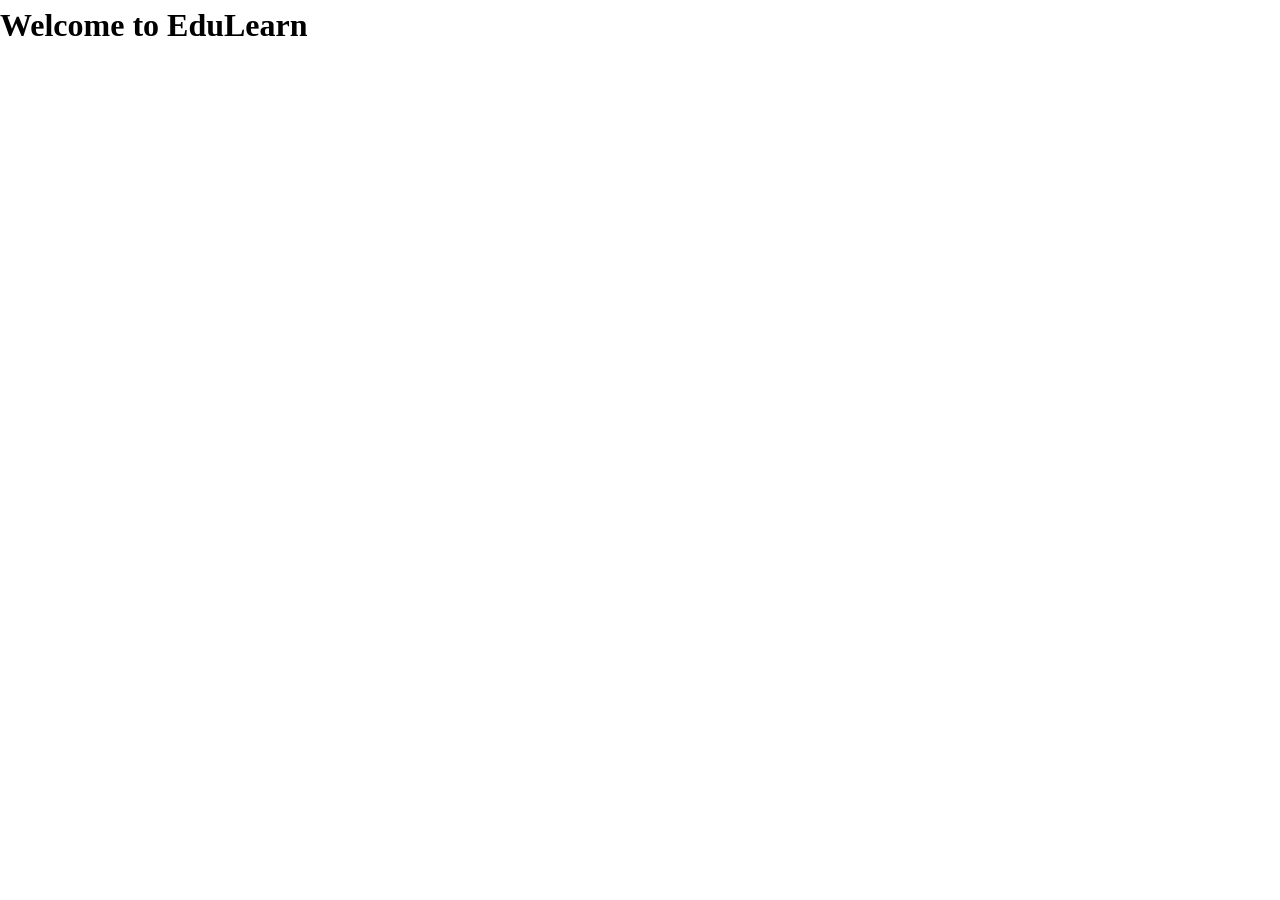
==== index.html @ 23f4c3c7 "Initial commit" ====
<!DOCTYPE html>
<html lang="en">
<head>
    <meta charset="UTF-8">
    <meta name="viewport" content="width=device-width, initial-scale=1.0">
    <title>Edulearn</title>
    <link rel="stylesheet" href="css/variables.css">
    <link rel="stylesheet" href="css/reset.css">
    <link rel="stylesheet" href="css/header.css">
    <link rel="stylesheet" href="css/footer.css">

</head>
<body>
    <div id="header-container"></div>

    <main>
        <h1>Welcome to EduLearn</h1>
    </main>

    <div id="footer-container"></div>

    <script src="js/theme.js"></script>
    <script src="js/main.js"></script>
</body>
</html>
---- css/variables.css ----
:root {
    --color-primary-darkest: #1E3A8A; 
    --color-primary-dark: #1D4ED8; 
    --color-primary: #2563EB;
    --color-primary-light: #3B82F6;
    --color-primary-lighter: #93C5FD;
    --color-primary-subtle: #EFF6FF;
    --color-accent: #06B6D4;
    --color-text:   #1E293B;
     --color-text-muted: #64748B;
    --color-bg-base:  #F1F5F9; /* Main page background */
    --color-bg-elevated: #FFFFFF; /* Cards, modals, panels */

    --shadow-sm: 0 2px 6px  rgba(30, 64, 175, .10);
    --shadow-md: 0 6px 16px rgba(30, 64, 175, .14);
    --shadow-lg: 0 12px 32px rgba(30, 58, 138, .18);

    --border:    rgba(30, 58, 138, .12);
    --top-light: inset 0 1px 0 rgba(255, 255, 255, .6);

}

:root.dark {
    --color-primary-darkest: #0B1120; 
    --color-primary-dark: #2563EB; 
    --color-primary: #3B82F6;
    --color-primary-light: #60A5FA;
    --color-primary-lighter: #93C5FD;
    --color-primary-subtle: #0F1B31;
    --color-accent: #22D3EE;
    --color-text:   #E2E8F0;
     --color-text-muted: #64748B;
    --color-bg-base:  #0B1220;
    --color-bg-elevated: #142033;

    --shadow-sm: 0 2px 6px  rgba(2, 6, 23, .55);
    --shadow-md: 0 6px 16px rgba(2, 6, 23, .60);
    --shadow-lg: 0 12px 32px rgba(1, 4, 14, .65);

    --border:    rgba(147, 197, 253, .16);
    --top-light: inset 0 1px 0 rgba(147, 197, 253, .07);
}
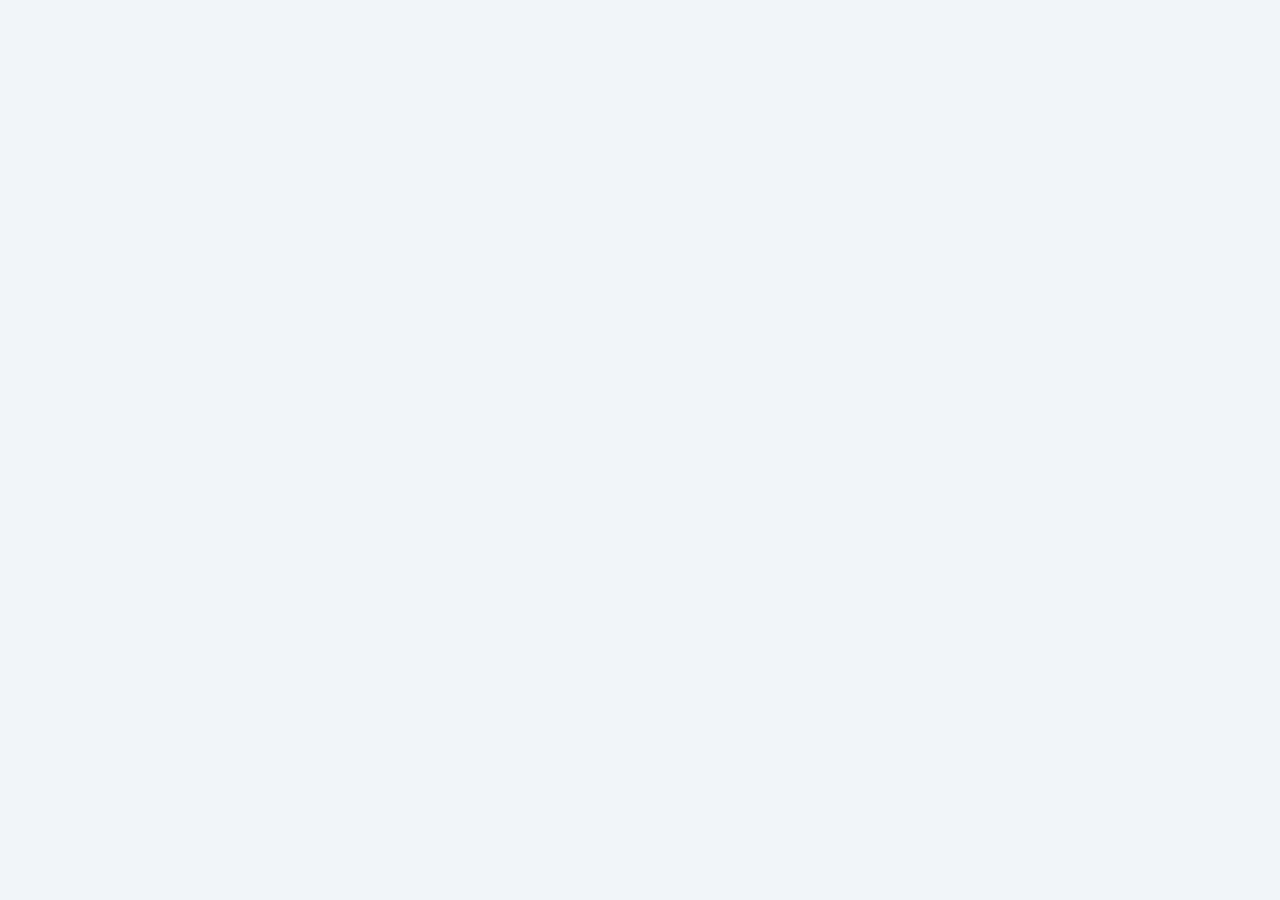
==== commit d6debc4c: "added a new font" ====
--- a/index.html
+++ b/index.html
@@ -14,7 +14,8 @@
     <div id="header-container"></div>
 
     <main>
-        <h1>Welcome to EduLearn</h1>
+        <!-- <h1>Welcome to EduLearn</h1><br>
+        <P>Lorem ipsum dolor sit amet consectetur adipisicing elit. Sunt minima facere sit magnam nulla, rerum temporibus unde sapiente. Eaque blanditiis, corrupti laborum, amet possimus itaque provident reprehenderit et deserunt quae quas distinctio officiis magnam quam corporis? Placeat mollitia cum dolore ratione fuga possimus sequi? Repellat dolor at fugit reiciendis a.</P> -->
     </main>
 
     <div id="footer-container"></div>
--- a/css/variables.css
+++ b/css/variables.css
@@ -1,3 +1,4 @@
+@import url("https://fonts.googleapis.com/css2?family=Inter:wght@400;500;600;700&family=Plus+Jakarta+Sans:wght@600;700;800&display=swap");
 :root {
     --color-primary-darkest: #1E3A8A; 
     --color-primary-dark: #1D4ED8; 
@@ -6,6 +7,7 @@
     --color-primary-lighter: #93C5FD;
     --color-primary-subtle: #EFF6FF;
     --color-accent: #06B6D4;
+    --color-yellow: #F2B426; 
     --color-text:   #1E293B;
      --color-text-muted: #64748B;
     --color-bg-base:  #F1F5F9; /* Main page background */
@@ -18,6 +20,8 @@
     --border:    rgba(30, 58, 138, .12);
     --top-light: inset 0 1px 0 rgba(255, 255, 255, .6);
 
+    --font-heading: "Plus Jakarta Sans", "Segoe UI", sans-serif;
+    --font-body: "Inter", "Segoe UI", sans-serif;
 }
 
 :root.dark {
@@ -28,8 +32,9 @@
     --color-primary-lighter: #93C5FD;
     --color-primary-subtle: #0F1B31;
     --color-accent: #22D3EE;
+    --color-yellow: #FBBF24;
     --color-text:   #E2E8F0;
-     --color-text-muted: #64748B;
+     --color-text-muted: #A0AEC0;
     --color-bg-base:  #0B1220;
     --color-bg-elevated: #142033;
 
@@ -39,6 +44,9 @@
 
     --border:    rgba(147, 197, 253, .16);
     --top-light: inset 0 1px 0 rgba(147, 197, 253, .07);
+
+    --font-heading: "Plus Jakarta Sans", "Segoe UI", sans-serif;
+    --font-body: "Inter", "Segoe UI", sans-serif;
 }
 
 
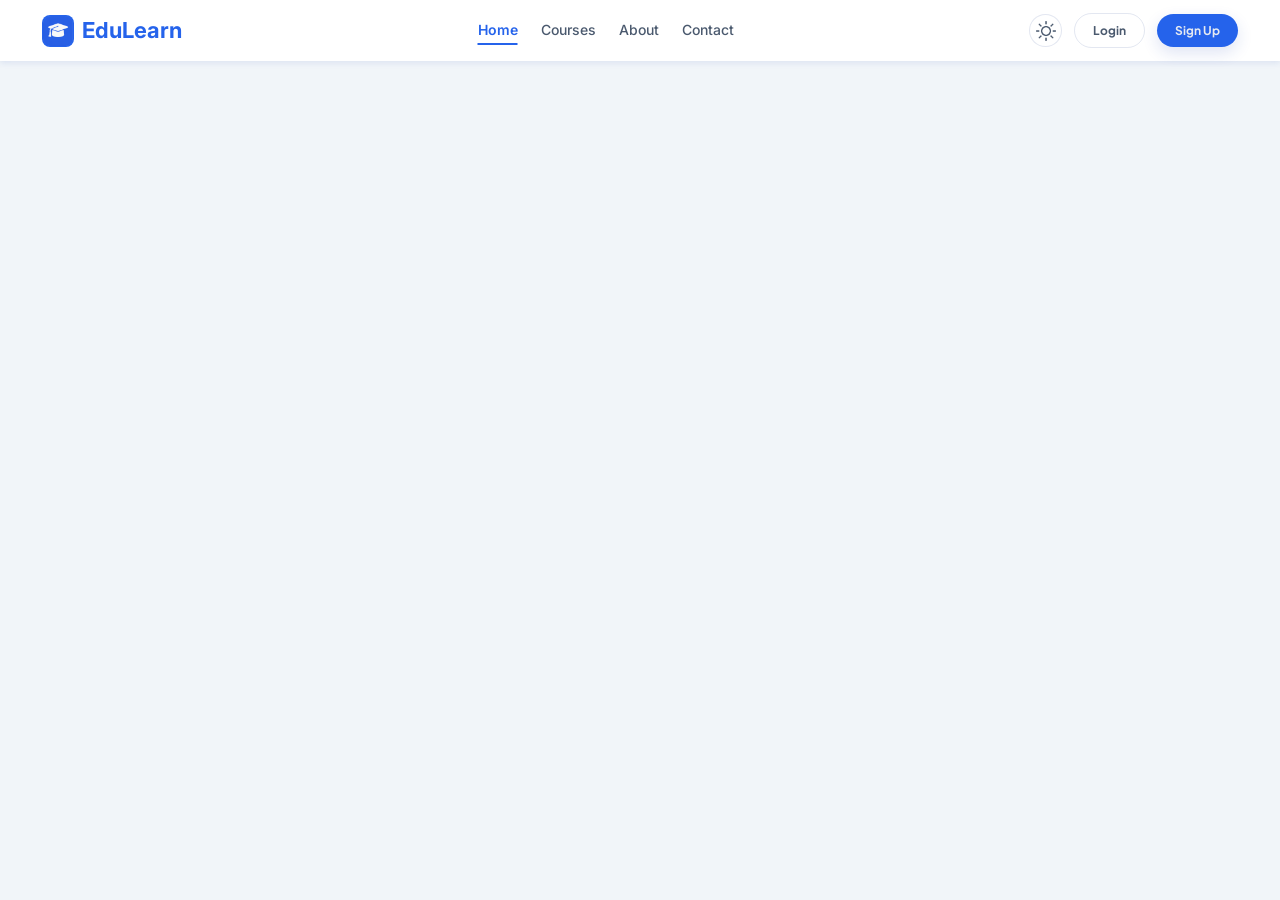
==== commit bd022b51: "add navbar" ====
--- a/index.html
+++ b/index.html
@@ -4,6 +4,7 @@
     <meta charset="UTF-8">
     <meta name="viewport" content="width=device-width, initial-scale=1.0">
     <title>Edulearn</title>
+    <script src="https://cdn.jsdelivr.net/npm/bootstrap@5.0.2/dist/js/bootstrap.bundle.min.js" integrity="sha384-MrcW6ZMFYlzcLA8Nl+NtUVF0sA7MsXsP1UyJoMp4YLEuNSfAP+JcXn/tWtIaxVXM" crossorigin="anonymous"></script>
     <link rel="stylesheet" href="css/variables.css">
     <link rel="stylesheet" href="css/reset.css">
     <link rel="stylesheet" href="css/header.css">
@@ -16,6 +17,9 @@
     <main>
         <!-- <h1>Welcome to EduLearn</h1><br>
         <P>Lorem ipsum dolor sit amet consectetur adipisicing elit. Sunt minima facere sit magnam nulla, rerum temporibus unde sapiente. Eaque blanditiis, corrupti laborum, amet possimus itaque provident reprehenderit et deserunt quae quas distinctio officiis magnam quam corporis? Placeat mollitia cum dolore ratione fuga possimus sequi? Repellat dolor at fugit reiciendis a.</P> -->
+        
+        
+
     </main>
 
     <div id="footer-container"></div>
--- a/css/variables.css
+++ b/css/variables.css
@@ -9,9 +9,21 @@
     --color-accent: #06B6D4;
     --color-yellow: #F2B426; 
     --color-text:   #1E293B;
-     --color-text-muted: #64748B;
-    --color-bg-base:  #F1F5F9; /* Main page background */
-    --color-bg-elevated: #FFFFFF; /* Cards, modals, panels */
+    --color-text-lighter: #4a596e;
+    --color-text-muted: #64748B;
+    --color-bg-base:  #F1F5F9;
+    --color-bg-darker:  #f0f2f6;
+    --color-bg-elevated: #FFFFFF;
+
+
+
+    --color-hov-li : #3b83f65d;
+    --color-bac-li :#ffffff63;
+    --color-me: black;
+    --shadow-me : 0px 0px 10px rgba(0, 0, 0, 0.103);
+    --shadow-hov : 0px 0px 20px  rgba(0, 0, 0, 0.371);
+
+
 
     --shadow-sm: 0 2px 6px  rgba(30, 64, 175, .10);
     --shadow-md: 0 6px 16px rgba(30, 64, 175, .14);
@@ -34,19 +46,31 @@
     --color-accent: #22D3EE;
     --color-yellow: #FBBF24;
     --color-text:   #E2E8F0;
+    --color-text-lighter: #e6eaf1;
      --color-text-muted: #A0AEC0;
     --color-bg-base:  #0B1220;
+    --color-bg-darker:  #233148;
     --color-bg-elevated: #142033;
 
+
+
+    --color-hov-li : #204682be;
+    --color-bac-li :#2046825d;
+    --color-me:white;
+    --shadow-me : rgba(0, 0, 0, 0.103);
+
+
+
+    
     --shadow-sm: 0 2px 6px  rgba(2, 6, 23, .55);
     --shadow-md: 0 6px 16px rgba(2, 6, 23, .60);
     --shadow-lg: 0 12px 32px rgba(1, 4, 14, .65);
 
     --border:    rgba(147, 197, 253, .16);
+    --border-he : rgba(255, 64, 0, 0.848);
     --top-light: inset 0 1px 0 rgba(147, 197, 253, .07);
 
     --font-heading: "Plus Jakarta Sans", "Segoe UI", sans-serif;
     --font-body: "Inter", "Segoe UI", sans-serif;
 }
 
-
--- a/css/header.css
+++ b/css/header.css
@@ -0,0 +1,194 @@
+.main-header{
+    display: flex;
+    align-items: center;
+    gap: 32px;
+    padding: 13px 42px;
+    background-color: var(--color-bg-elevated);
+    box-shadow: var(--shadow-sm);
+    position: relative;
+}
+
+.main-header .brand{
+    display: flex;
+    align-items: center;
+    gap: 8px;
+    font-weight: 700;
+    font-size: 22px;
+    color: var(--color-primary);
+    text-decoration: none;
+}
+.main-header .logo{
+    display: grid;
+    place-content: center;
+    width: 32px;
+    height: 32px;
+    border-radius: 8px;
+    background-color: var(--color-primary);
+}
+
+.main-header .menu {
+    flex: 1;
+    display: flex;
+    align-items: center;
+    gap: 32px;
+}
+
+.main-header .nav{
+    display: flex;
+    gap: 23px;
+    margin-inline: auto;
+}
+.main-header .nav a{
+    font-weight: 500;
+    color: var(--color-text-lighter);
+    text-decoration: none;
+    font-size: 14px;
+    transition: color 0.2s ease;
+}
+
+
+.main-header .nav a.active {
+    font-weight: 600;
+    color: var(--color-primary);
+    text-decoration: underline;
+    text-decoration-color: var(--color-primary);
+    text-decoration-thickness: 1.5px;
+    text-underline-offset: 8px;
+}
+
+.main-header .nav a:hover {
+    color: var(--color-primary);
+    text-decoration: underline;
+    text-decoration-color: var(--color-primary);
+    text-decoration-thickness: 1.5px;
+    text-underline-offset: 8px;
+}
+
+.main-header .actions{
+    display: flex;
+    align-items: center;
+    gap: 12px;
+}
+
+.main-header .theme-btn{
+    display: grid;
+    place-items: center;
+    width: 33px;
+    height: 33px;
+    border: 1px solid var(--border);
+    border-radius: 999px;
+    background: var(--color-bg-elevated);
+    cursor: pointer;
+    transition: background .2s;
+}
+
+.main-header .theme-btn:hover{
+    background: var(--color-bg-darker);
+}
+
+.main-header .theme-img{
+    display: block;
+    width: 20px;
+    height: 20px;
+    object-fit: contain;
+}
+
+.main-header .actions .btn{
+    font-weight: 700;
+    font-size: 12px;
+    padding: 7px 18px;
+    text-decoration: none;
+    border-radius: 999px;
+    transition: background .3s, border-color .3s, transform .3s;
+}
+
+.main-header .outline{
+    color: var(--color-text-lighter);
+    border: solid 1px var(--border);
+}
+
+.main-header .solid{
+    color: #e6eaf1;
+    background-color: var(--color-primary);
+    box-shadow: var(--shadow-md);
+}
+
+.main-header .outline:hover{
+    color: var(--color-primary-light);
+    border: solid 1px var(--color-primary-light);
+}
+
+.main-header .solid:hover{
+    background-color: var(--color-primary-dark);
+    transform: translateY(-1px);
+}
+
+.nav-toggle {
+    display: none;
+    width: 40px;
+    height: 40px;
+    border: 1px solid var(--border);
+    border-radius: 10px;
+    background: transparent;
+    cursor: pointer;
+    padding: 0;
+    margin-left: auto;
+    flex-direction: column;
+    justify-content: center;
+    align-items: center;
+    gap: 5px;
+}
+
+.nav-toggle .bar {
+    width: 20px;
+    height: 1.8px;
+    border-radius: 999px;
+    background-color: var(--color-text-lighter);
+}
+
+@media (max-width: 900px) {
+    .nav-toggle {
+        display: flex;
+    }
+
+    .main-header .menu {
+        display: none;
+        position: absolute;
+        top: 100%;
+        left: 10px;
+        right: 10px;
+        flex-direction: column;
+        gap: 18px;
+        padding: 18px;
+        background-color: var(--color-bg-elevated);
+        border: 1px solid var(--border);
+        border-radius: 16px;
+        box-shadow: var(--shadow-md);
+        z-index: 100;
+    }
+
+    .main-header .menu.show,
+    .main-header .menu.collapsing {
+        display: flex;
+    }
+
+    .main-header .nav {
+        flex-direction: column;
+        width: 100%;
+    }
+
+    .main-header .actions {
+        width: 100%;
+        flex-direction: column;
+        align-items: flex-start;
+    }
+
+    .main-header .actions .btn {
+        text-align: center;
+        width: 100%;
+    }
+
+    .main-header .theme-btn {
+        align-self: flex-start;
+    }
+}
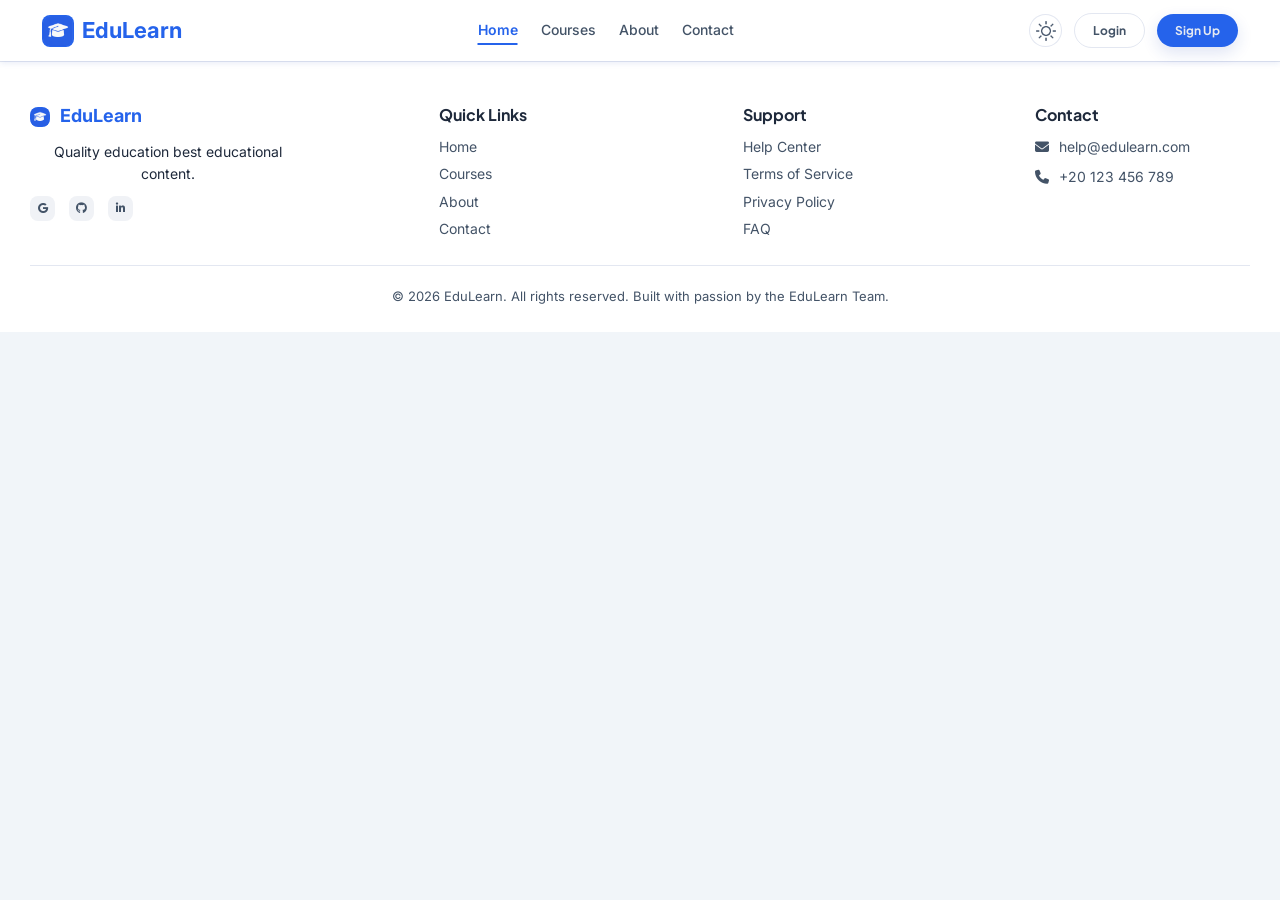
==== commit 1b1fad33: "added footer" ====
--- a/index.html
+++ b/index.html
@@ -5,6 +5,7 @@
     <meta name="viewport" content="width=device-width, initial-scale=1.0">
     <title>Edulearn</title>
     <script src="https://cdn.jsdelivr.net/npm/bootstrap@5.0.2/dist/js/bootstrap.bundle.min.js" integrity="sha384-MrcW6ZMFYlzcLA8Nl+NtUVF0sA7MsXsP1UyJoMp4YLEuNSfAP+JcXn/tWtIaxVXM" crossorigin="anonymous"></script>
+    <link rel="stylesheet" href="https://cdnjs.cloudflare.com/ajax/libs/font-awesome/6.5.1/css/all.min.css">
     <link rel="stylesheet" href="css/variables.css">
     <link rel="stylesheet" href="css/reset.css">
     <link rel="stylesheet" href="css/header.css">
--- a/css/variables.css
+++ b/css/variables.css
@@ -9,7 +9,7 @@
     --color-accent: #06B6D4;
     --color-yellow: #F2B426; 
     --color-text:   #1E293B;
-    --color-text-lighter: #4a596e;
+    --color-text-lighter: #435367;
     --color-text-muted: #64748B;
     --color-bg-base:  #F1F5F9;
     --color-bg-darker:  #f0f2f6;
--- a/css/footer.css
+++ b/css/footer.css
@@ -0,0 +1,120 @@
+.main-footer{
+    background-color: var(--color-bg-elevated);
+    padding: 40px 30px 25px;
+    border-top: 1px solid var(--border);
+}
+
+.main-footer .top-part{
+    display: grid;
+    grid-template-columns: repeat(4, 1fr);
+    justify-items: center;
+    text-align: center;
+    gap: 40px;
+    margin: 0 auto 20px;
+}
+
+
+.main-footer .brand-part{
+    display: flex;
+    flex-direction: column;
+    gap: 10px;
+
+    
+}
+.main-footer .brand{
+    display: flex;
+    align-items: center;
+    gap: 10px;
+    font-weight: 700;
+    font-size: 18px;
+    color: var(--color-primary);
+    text-decoration: none;
+    
+}
+.main-footer .brand-part{
+    font-size: 14px;    
+}
+
+.main-footer .logo{
+    display: grid;
+    place-content: center;
+    width: 20px;
+    height: 20px;
+    border-radius: 8px;
+    background-color: var(--color-primary);
+}
+
+.main-footer .socials{
+    display: flex;
+    gap: 14px;
+}
+
+.main-footer .socials a{
+    width: 25px;
+    height: 25px;
+    border-radius: 8px;
+    text-decoration: none;
+    background-color: var(--color-bg-darker);
+    color: var(--color-text-lighter);
+    display: flex;
+    align-items: center;
+    justify-content: center;
+    transition: background .2s;
+}
+
+.main-footer .socials a:hover{
+    background-color: var(--color-primary);
+    color: #fff;
+}
+.main-footer .socials a i {
+    font-size: 11px;
+}
+
+.main-footer h3{
+    display: flex;
+    align-items: flex-start;
+    color: var(--color-text);
+    font-size: 16px;
+    margin-bottom: 8px;
+}
+
+.main-footer .links li, .main-footer .support li{
+    display: flex;
+    align-items: flex-start;
+    list-style: none;
+    margin-bottom: 5px;
+}
+
+.main-footer .links a, .main-footer .support a{
+    display: inline-block;
+    text-decoration: none;
+    color: var(--color-text-lighter);
+    font-size: 14px;
+    transition: color .2s;
+}
+
+.main-footer .links a:hover, .main-footer .support a:hover{
+    color: var(--color-primary);
+}
+
+.main-footer .contact li{
+    list-style: none;
+    display: flex;
+    align-items: center;
+    gap: 10px;
+    margin-bottom: 8px;
+    font-size: 14px;
+    color: var(--color-text-lighter);
+}
+
+.main-footer .footer-bottom{
+    margin-top: 20px;
+    padding-top: 20px;
+    border-top: 1px solid var(--border);
+    text-align: center;
+    color: var(--color-text-lighter);
+    font-size: 13px;
+}
+
+@media (max-width: 900px) { .footer-grid { grid-template-columns: 1fr 1fr; } }
+@media (max-width: 550px) { .footer-grid { grid-template-columns: 1fr; } }
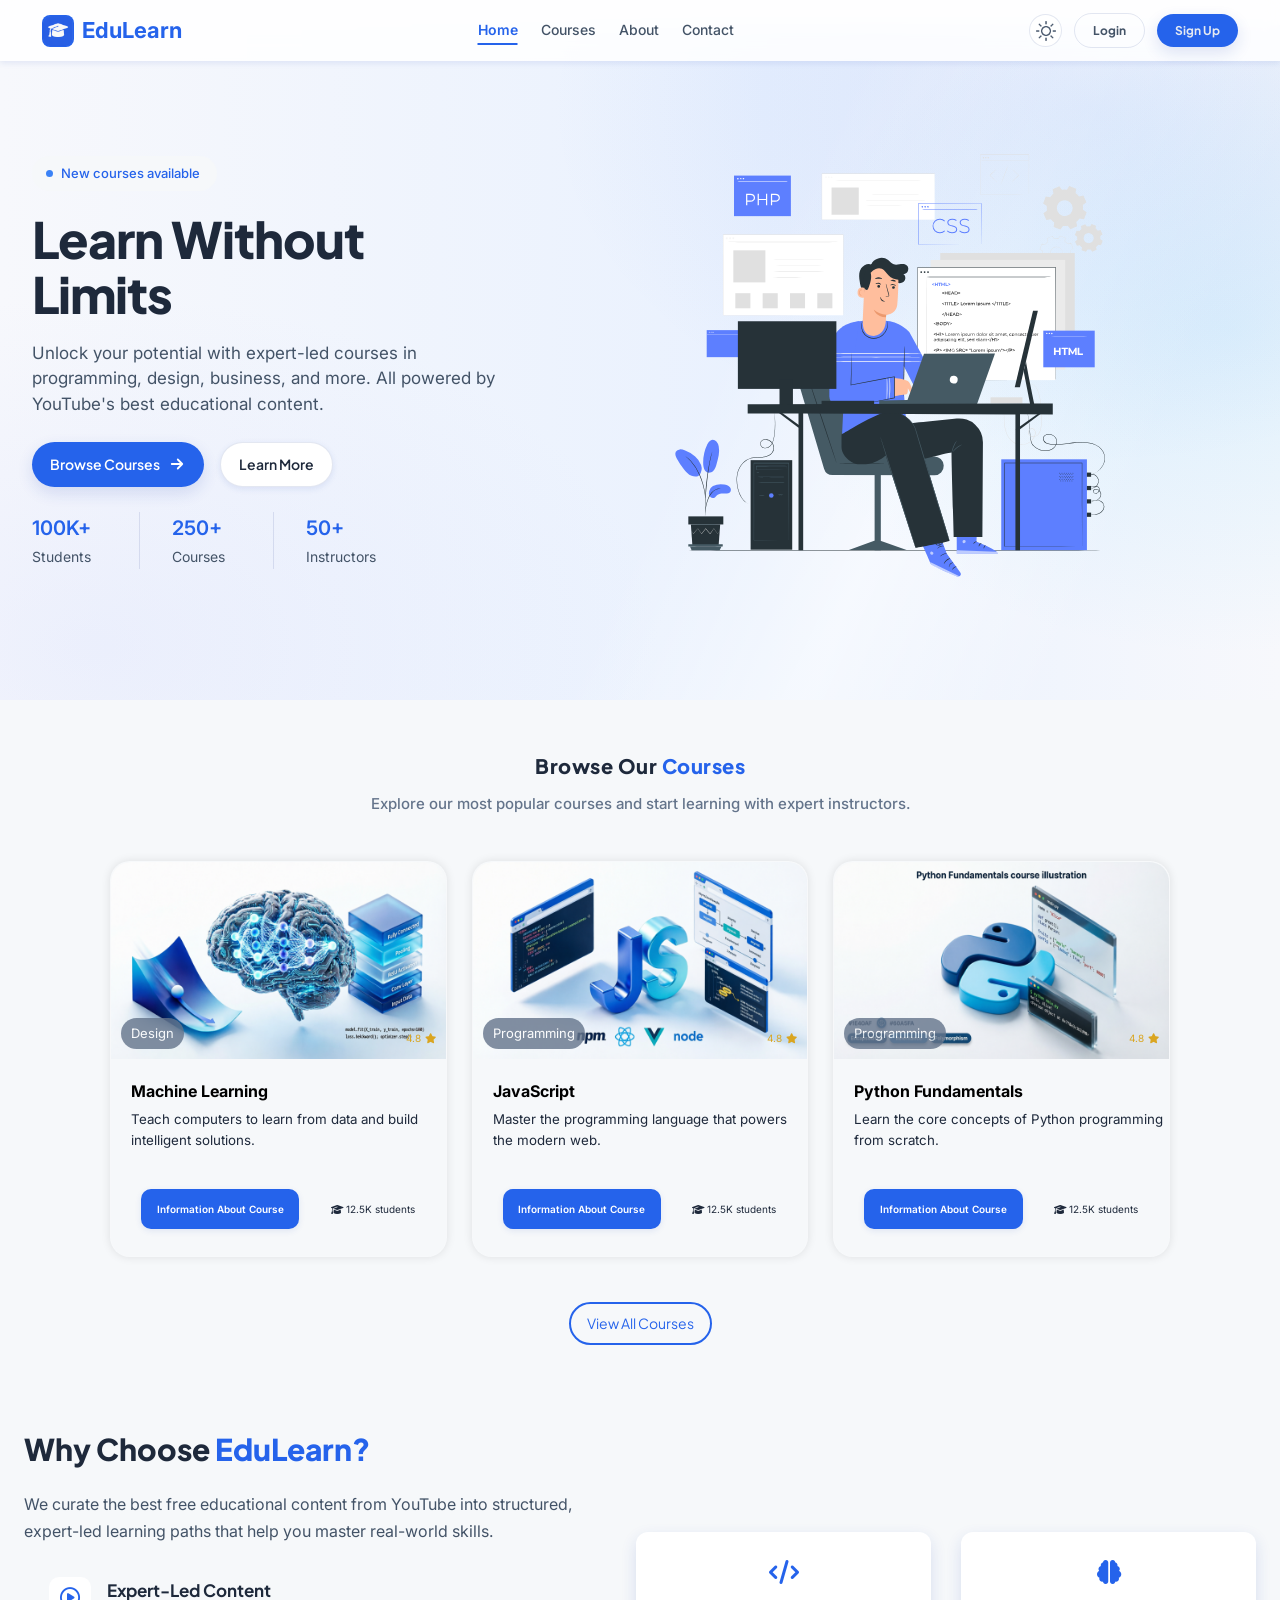
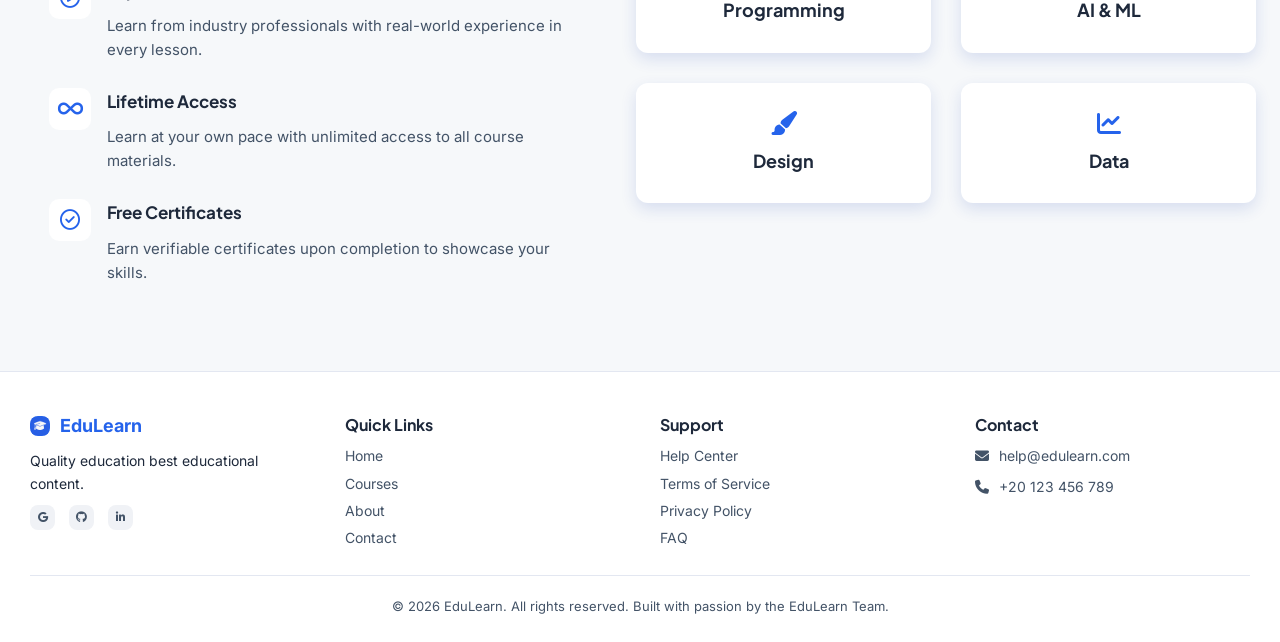
==== commit 498ce488: "home page" ====
--- a/index.html
+++ b/index.html
@@ -1,31 +1,243 @@
-<!DOCTYPE html>
+<!doctype html>
 <html lang="en">
-<head>
-    <meta charset="UTF-8">
-    <meta name="viewport" content="width=device-width, initial-scale=1.0">
+  <head>
+    <meta charset="UTF-8" />
+    <meta name="viewport" content="width=device-width, initial-scale=1.0" />
     <title>Edulearn</title>
-    <script src="https://cdn.jsdelivr.net/npm/bootstrap@5.0.2/dist/js/bootstrap.bundle.min.js" integrity="sha384-MrcW6ZMFYlzcLA8Nl+NtUVF0sA7MsXsP1UyJoMp4YLEuNSfAP+JcXn/tWtIaxVXM" crossorigin="anonymous"></script>
-    <link rel="stylesheet" href="https://cdnjs.cloudflare.com/ajax/libs/font-awesome/6.5.1/css/all.min.css">
-    <link rel="stylesheet" href="css/variables.css">
-    <link rel="stylesheet" href="css/reset.css">
-    <link rel="stylesheet" href="css/header.css">
-    <link rel="stylesheet" href="css/footer.css">
-
-</head>
-<body>
+    <script
+      src="https://cdn.jsdelivr.net/npm/bootstrap@5.0.2/dist/js/bootstrap.bundle.min.js"
+      integrity="sha384-MrcW6ZMFYlzcLA8Nl+NtUVF0sA7MsXsP1UyJoMp4YLEuNSfAP+JcXn/tWtIaxVXM"
+      crossorigin="anonymous"
+    ></script>
+    <link
+      rel="stylesheet"
+      href="https://cdnjs.cloudflare.com/ajax/libs/font-awesome/6.5.1/css/all.min.css"
+    />
+    <link rel="stylesheet" href="css/variables.css" />
+    <link rel="stylesheet" href="css/reset.css" />
+    <link rel="stylesheet" href="css/header.css" />
+    <link rel="stylesheet" href="css/footer.css" />
+    <link rel="stylesheet" href="css/home.css" />
+  </head>
+  <body>
     <div id="header-container"></div>
 
     <main>
-        <!-- <h1>Welcome to EduLearn</h1><br>
-        <P>Lorem ipsum dolor sit amet consectetur adipisicing elit. Sunt minima facere sit magnam nulla, rerum temporibus unde sapiente. Eaque blanditiis, corrupti laborum, amet possimus itaque provident reprehenderit et deserunt quae quas distinctio officiis magnam quam corporis? Placeat mollitia cum dolore ratione fuga possimus sequi? Repellat dolor at fugit reiciendis a.</P> -->
-        
-        
-
+      <section class="hero">
+        <div class="hero-content">
+          <div class="hero-left-part">
+            <span class="badge">New courses available</span>
+            <h1>Learn Without<br /><span>Limits</span></h1>
+            <p class="lead">
+              Unlock your potential with expert-led courses in programming,
+              design, business, and more. All powered by YouTube's best
+              educational content.
+            </p>
+            <div class="actions">
+              <a href="course.html" class="btn btn-primary">
+                Browse Courses
+                <svg
+                  width="18"
+                  height="18"
+                  viewBox="0 0 24 24"
+                  fill="none"
+                  stroke="currentColor"
+                  stroke-width="2.4"
+                  stroke-linecap="round"
+                  stroke-linejoin="round"
+                >
+                  <path d="M5 12h14M13 6l6 6-6 6" />
+                </svg>
+              </a>
+              <a href="#" class="btn btn-secondary">Learn More</a>
+            </div>
+            <div class="stats">
+              <div class="stat"><b>100K+</b><span>Students</span></div>
+              <div class="stat"><b>250+</b><span>Courses</span></div>
+              <div class="stat"><b>50+</b><span>Instructors</span></div>
+            </div>
+          </div>
+          <div class="hero-right-part">
+            <div class="image-card">
+              <img src="assets/images/hero-section/Programming-pana.svg" />
+            </div>
+          </div>
+        </div>
+      </section>
+      <section class="courses">
+        <div class="section-head">
+          <h2>Browse Our <span>Courses</span></h2>
+          <p>
+            Explore our most popular courses and start learning with expert
+            instructors.
+          </p>
+        </div>
+        <div class="courses-part">
+          <div class="course">
+            <div class="image-part">
+              <img src="Images/im2.png" alt="Image1" />
+              <div class="rating">
+                <span>4.8</span>
+                <i class="fa-solid fa-star"></i>
+              </div>
+              <span class="card-tag">Design</span>
+            </div>
+            <div class="contant-part">
+              <h3>Machine Learning</h3>
+              <p>
+                Teach computers to learn from data and build intelligent
+                solutions.
+              </p>
+              <div class="foot-part">
+                <button>Information About Course</button>
+                <span>
+                  <span
+                    ><i class="fa-solid fa-graduation-cap"></i>12.5K
+                    students</span
+                  >
+                </span>
+              </div>
+            </div>
+          </div>
+
+          <div class="course">
+            <div class="image-part">
+              <img src="Images/im3.png" alt="Image1" />
+              <div class="rating">
+                <span>4.8</span>
+                <i class="fa-solid fa-star"></i>
+              </div>
+              <span class="card-tag">Programming</span>
+            </div>
+            <div class="contant-part">
+              <h3>JavaScript</h3>
+              <p>Master the programming language that powers the modern web.</p>
+              <div class="foot-part">
+                <button>Information About Course</button>
+                <span>
+                  <span
+                    ><i class="fa-solid fa-graduation-cap"></i>12.5K
+                    students</span
+                  >
+                </span>
+              </div>
+            </div>
+          </div>
+
+          <div class="course">
+            <div class="image-part">
+              <img src="Images/im4.png" alt="Image1" />
+              <div class="rating">
+                <span>4.8</span>
+                <i class="fa-solid fa-star"></i>
+              </div>
+              <span class="card-tag">Programming</span>
+            </div>
+            <div class="contant-part">
+              <h3>Python Fundamentals</h3>
+              <p>Learn the core concepts of Python programming from scratch.</p>
+              <div class="foot-part">
+                <button>Information About Course</button>
+                <span>
+                  <span
+                    ><i class="fa-solid fa-graduation-cap"></i>12.5K
+                    students</span
+                  >
+                </span>
+              </div>
+            </div>
+          </div>
+        </div>
+        <div class="view-all">
+          <a href="course.html" class="btn btn-view-all">View All Courses</a>
+        </div>
+      </section>
+      <section class="why">
+        <div class="why-container">
+          <div class="why-info">
+            <h2 class="why-title">Why Choose <span>EduLearn?</span></h2>
+            <p class="why-lead">
+              We curate the best free educational content from YouTube into
+              structured, expert-led learning paths that help you master
+              real-world skills.
+            </p>
+
+            <div class="feature">
+              <div class="feature-icon icon-blue">
+                <i class="fa-regular fa-circle-play"></i>
+              </div>
+              <div class="feature-body">
+                <h3>Expert-Led Content</h3>
+                <p>
+                  Learn from industry professionals with real-world experience
+                  in every lesson.
+                </p>
+              </div>
+            </div>
+
+            <div class="feature">
+              <div class="feature-icon icon-blue">
+                <i class="fa-solid fa-infinity"></i>
+              </div>
+              <div class="feature-body">
+                <h3>Lifetime Access</h3>
+                <p>
+                  Learn at your own pace with unlimited access to all course
+                  materials.
+                </p>
+              </div>
+            </div>
+
+            <div class="feature">
+              <div class="feature-icon icon-blue">
+                <i class="fa-regular fa-circle-check"></i>
+              </div>
+              <div class="feature-body">
+                <h3>Free Certificates</h3>
+                <p>
+                  Earn verifiable certificates upon completion to showcase your
+                  skills.
+                </p>
+              </div>
+            </div>
+          </div>
+
+          <div class="why-cards">
+            <div class="card">
+              <a href="course.html?category=programming">
+                <i class="fa-solid fa-code c-blue"></i>
+                <h4>Programming</h4>
+              </a>
+            </div>
+
+            <div class="card">
+              <a href="course.html?search=machine">
+                <i class="fa-solid fa-brain c-blue"></i>
+                <h4>AI &amp; ML</h4>
+              </a>
+            </div>
+
+            <div class="card">
+              <a href="course.html?category=design">
+                <i class="fa-solid fa-paintbrush c-blue"></i>
+                <h4>Design</h4>
+              </a>
+            </div>
+
+            <div class="card">
+              <a href="course.html?category=data">
+                <i class="fa-solid fa-chart-line c-blue"></i>
+                <h4>Data</h4>
+              </a>
+            </div>
+          </div>
+        </div>
+      </section>
     </main>
 
     <div id="footer-container"></div>
 
     <script src="js/theme.js"></script>
     <script src="js/main.js"></script>
-</body>
-</html>+  </body>
+</html>
--- a/css/variables.css
+++ b/css/variables.css
@@ -1,76 +1,129 @@
-@import url("https://fonts.googleapis.com/css2?family=Inter:wght@400;500;600;700&family=Plus+Jakarta+Sans:wght@600;700;800&display=swap");
+@import url("https://fonts.googleapis.com/css2?family=Inter:wght@400;500;600;700;800;900&family=Plus+Jakarta+Sans:wght@600;700;800;900&display=swap");
 :root {
-    --color-primary-darkest: #1E3A8A; 
-    --color-primary-dark: #1D4ED8; 
-    --color-primary: #2563EB;
-    --color-primary-light: #3B82F6;
-    --color-primary-lighter: #93C5FD;
-    --color-primary-subtle: #EFF6FF;
-    --color-accent: #06B6D4;
-    --color-yellow: #F2B426; 
-    --color-text:   #1E293B;
-    --color-text-lighter: #435367;
-    --color-text-muted: #64748B;
-    --color-bg-base:  #F1F5F9;
-    --color-bg-darker:  #f0f2f6;
-    --color-bg-elevated: #FFFFFF;
+  --color-primary-darkest: #1e3a8a;
+  --color-primary-dark: #1d4ed8;
+  --color-primary: #2563eb;
+  --color-primary-light: #3b82f6;
+  --color-primary-lighter: #93c5fd;
+  --color-primary-subtle: #eff6ff;
+  --color-accent: #06b6d4;
+  --color-yellow: #f2b426;
+  --color-text: #1e293b;
+  --color-text-lighter: #435367;
+  --color-text-muted: #64748b;
+  --color-bg-base: #f6f8fa;
+  --color-bg-darker: #f0f2f6;
+  --color-bg-elevated: #ffffff;
+  --color-bg-elevated2: #ffffff;
 
+  --color-footer-bg: 255, 255, 255;
 
+  --color-hov-li: #3b83f65d;
+  --color-bac-li: #ffffff63;
+  --color-me: black;
+  --shadow-me: 0px 0px 10px rgba(0, 0, 0, 0.103);
+  --shadow-hov: 0px 0px 20px rgba(0, 0, 0, 0.371);
 
-    --color-hov-li : #3b83f65d;
-    --color-bac-li :#ffffff63;
-    --color-me: black;
-    --shadow-me : 0px 0px 10px rgba(0, 0, 0, 0.103);
-    --shadow-hov : 0px 0px 20px  rgba(0, 0, 0, 0.371);
+  --shadow-sm: 0 2px 6px rgba(30, 64, 175, 0.1);
+  --shadow-md: 0 6px 16px rgba(30, 64, 175, 0.14);
+  --shadow-lg: 0 12px 32px rgba(30, 58, 138, 0.18);
 
+  --border: rgba(30, 58, 138, 0.12);
+  --top-light: inset 0 1px 0 rgba(255, 255, 255, 0.6);
+  /* 
+  --gradient-background: linear-gradient(
+    90deg,
+    #f7f8fc 0%,
+    #e9f1fe 60%,
+    #f7f8fc 100%
+  ); */
 
+  --gradient-background:
+    radial-gradient(
+      900px 600px at 85% 12%,
+      rgba(37, 99, 235, 0.1),
+      transparent 60%
+    ),
+    radial-gradient(
+      700px 500px at 96% 45%,
+      rgba(125, 211, 252, 0.2),
+      transparent 65%
+    ),
+    radial-gradient(
+      800px 500px at 8% 92%,
+      rgba(199, 210, 254, 0.22),
+      transparent 70%
+    ),
+    linear-gradient(
+      115deg,
+      transparent 55%,
+      rgba(255, 255, 255, 0.55) 70%,
+      transparent 85%
+    ),
+    linear-gradient(90deg, #f7f8fc 0%, #e9f1fe 60%, #f7f8fc 100%);
 
-    --shadow-sm: 0 2px 6px  rgba(30, 64, 175, .10);
-    --shadow-md: 0 6px 16px rgba(30, 64, 175, .14);
-    --shadow-lg: 0 12px 32px rgba(30, 58, 138, .18);
-
-    --border:    rgba(30, 58, 138, .12);
-    --top-light: inset 0 1px 0 rgba(255, 255, 255, .6);
-
-    --font-heading: "Plus Jakarta Sans", "Segoe UI", sans-serif;
-    --font-body: "Inter", "Segoe UI", sans-serif;
+  --font-heading: "Plus Jakarta Sans", "Segoe UI", sans-serif;
+  --font-body: "Inter", "Segoe UI", sans-serif;
 }
 
 :root.dark {
-    --color-primary-darkest: #0B1120; 
-    --color-primary-dark: #2563EB; 
-    --color-primary: #3B82F6;
-    --color-primary-light: #60A5FA;
-    --color-primary-lighter: #93C5FD;
-    --color-primary-subtle: #0F1B31;
-    --color-accent: #22D3EE;
-    --color-yellow: #FBBF24;
-    --color-text:   #E2E8F0;
-    --color-text-lighter: #e6eaf1;
-     --color-text-muted: #A0AEC0;
-    --color-bg-base:  #0B1220;
-    --color-bg-darker:  #233148;
-    --color-bg-elevated: #142033;
+  --color-primary-darkest: #0b1120;
+  --color-primary-dark: #2563eb;
+  --color-primary: #3b82f6;
+  --color-primary-light: #60a5fa;
+  --color-primary-lighter: #93c5fd;
+  --color-primary-subtle: #0f1b31;
+  --color-accent: #22d3ee;
+  --color-yellow: #fbbf24;
+  --color-text: #e2e8f0;
+  --color-text-lighter: #e6eaf1;
+  --color-text-muted: #a0aec0;
+  --color-bg-base: #0b1220;
+  --color-bg-darker: #1d293c;
+  --color-bg-elevated: #142033;
+  --color-bg-elevated2: #1d293c;
 
+  --color-footer-bg: 20, 32, 51;
 
+  --color-hov-li: #204682be;
+  --color-bac-li: #2046825d;
+  --color-me: white;
+  --shadow-me: rgba(0, 0, 0, 0.103);
 
-    --color-hov-li : #204682be;
-    --color-bac-li :#2046825d;
-    --color-me:white;
-    --shadow-me : rgba(0, 0, 0, 0.103);
+  --shadow-sm: 0 2px 6px rgba(2, 6, 23, 0.55);
+  --shadow-md: 0 6px 16px rgba(2, 6, 23, 0.6);
+  --shadow-lg: 0 12px 32px rgba(1, 4, 14, 0.65);
 
+  --border: rgba(147, 197, 253, 0.16);
+  --border-he: rgba(255, 64, 0, 0.848);
+  --top-light: inset 0 1px 0 rgba(147, 197, 253, 0.07);
 
+  /* --gradient-background:
+    linear-gradient(90deg, #233148 0%, #142033 60%, #233148 100%) */
+  --gradient-background:
+    radial-gradient(
+      900px 600px at 85% 12%,
+      rgba(37, 99, 235, 0.22),
+      transparent 60%
+    ),
+    radial-gradient(
+      700px 500px at 96% 45%,
+      rgba(56, 189, 248, 0.12),
+      transparent 65%
+    ),
+    radial-gradient(
+      800px 500px at 8% 92%,
+      rgba(99, 102, 241, 0.14),
+      transparent 70%
+    ),
+    linear-gradient(
+      115deg,
+      transparent 55%,
+      rgba(148, 197, 253, 0.07) 70%,
+      transparent 85%
+    ),
+    linear-gradient(90deg, #0b1220 0%, #0e1a33 60%, #0b1220 100%);
 
-    
-    --shadow-sm: 0 2px 6px  rgba(2, 6, 23, .55);
-    --shadow-md: 0 6px 16px rgba(2, 6, 23, .60);
-    --shadow-lg: 0 12px 32px rgba(1, 4, 14, .65);
-
-    --border:    rgba(147, 197, 253, .16);
-    --border-he : rgba(255, 64, 0, 0.848);
-    --top-light: inset 0 1px 0 rgba(147, 197, 253, .07);
-
-    --font-heading: "Plus Jakarta Sans", "Segoe UI", sans-serif;
-    --font-body: "Inter", "Segoe UI", sans-serif;
+  --font-heading: "Plus Jakarta Sans", "Segoe UI", sans-serif;
+  --font-body: "Inter", "Segoe UI", sans-serif;
 }
-
--- a/css/header.css
+++ b/css/header.css
@@ -1,194 +1,201 @@
-.main-header{
+#header-container {
+  width: 100%;
+  position: fixed;
+  z-index: 3;
+}
+
+.main-header {
+  display: flex;
+  align-items: center;
+  gap: 32px;
+  padding: 13px 42px;
+  background-color: rgba(var(--color-footer-bg), 0.85);
+  -webkit-backdrop-filter: blur(10px);
+  backdrop-filter: blur(10px);
+  box-shadow: var(--shadow-sm);
+  position: relative;
+}
+
+.main-header .brand {
+  display: flex;
+  align-items: center;
+  gap: 8px;
+  font-weight: 700;
+  font-size: 22px;
+  color: var(--color-primary);
+  text-decoration: none;
+}
+.main-header .logo {
+  display: grid;
+  place-content: center;
+  width: 32px;
+  height: 32px;
+  border-radius: 8px;
+  background-color: var(--color-primary);
+}
+
+.main-header .menu {
+  flex: 1;
+  display: flex;
+  align-items: center;
+  gap: 32px;
+}
+
+.main-header .nav {
+  display: flex;
+  gap: 23px;
+  margin-inline: auto;
+}
+.main-header .nav a {
+  font-weight: 500;
+  color: var(--color-text-lighter);
+  text-decoration: none;
+  font-size: 14px;
+  transition: color 0.2s ease;
+}
+
+.main-header .nav a.active {
+  font-weight: 600;
+  color: var(--color-primary);
+  text-decoration: underline;
+  text-decoration-color: var(--color-primary);
+  text-decoration-thickness: 1.5px;
+  text-underline-offset: 8px;
+}
+
+.main-header .nav a:hover {
+  color: var(--color-primary);
+  text-decoration: underline;
+  text-decoration-color: var(--color-primary);
+  text-decoration-thickness: 1.5px;
+  text-underline-offset: 8px;
+}
+
+.main-header .actions {
+  display: flex;
+  align-items: center;
+  gap: 12px;
+}
+
+.main-header .theme-btn {
+  display: grid;
+  place-items: center;
+  width: 33px;
+  height: 33px;
+  border: 1px solid var(--border);
+  border-radius: 999px;
+  background: var(--color-bg-elevated);
+  cursor: pointer;
+  transition: 0.2s;
+}
+
+.main-header .theme-btn:hover {
+  background: var(--color-bg-darker);
+}
+
+.main-header .theme-img {
+  display: block;
+  width: 20px;
+  height: 20px;
+  object-fit: contain;
+}
+
+.main-header .actions .btn {
+  font-weight: 700;
+  font-size: 12px;
+  padding: 7px 18px;
+  text-decoration: none;
+  border-radius: 999px;
+  transition: 0.3s;
+}
+
+.main-header .outline {
+  color: var(--color-text-lighter);
+  border: solid 1px var(--border);
+}
+
+.main-header .solid {
+  color: #e6eaf1;
+  background-color: var(--color-primary);
+  box-shadow: var(--shadow-md);
+}
+
+.main-header .outline:hover {
+  color: var(--color-primary-light);
+  border: solid 1px var(--color-primary-light);
+}
+
+.main-header .solid:hover {
+  background-color: var(--color-primary-dark);
+  transform: translateY(-1px);
+}
+
+.nav-toggle {
+  display: none;
+  width: 40px;
+  height: 40px;
+  border: 1px solid var(--border);
+  border-radius: 10px;
+  background: transparent;
+  cursor: pointer;
+  padding: 0;
+  margin-left: auto;
+  flex-direction: column;
+  justify-content: center;
+  align-items: center;
+  gap: 5px;
+}
+
+.nav-toggle .bar {
+  width: 20px;
+  height: 1.8px;
+  border-radius: 999px;
+  background-color: var(--color-text-lighter);
+}
+
+@media (max-width: 900px) {
+  .nav-toggle {
     display: flex;
-    align-items: center;
-    gap: 32px;
-    padding: 13px 42px;
+  }
+
+  .main-header .menu {
+    display: none;
+    position: absolute;
+    top: 100%;
+    left: 10px;
+    right: 10px;
+    flex-direction: column;
+    gap: 18px;
+    padding: 18px;
     background-color: var(--color-bg-elevated);
-    box-shadow: var(--shadow-sm);
-    position: relative;
-}
-
-.main-header .brand{
+    border: 1px solid var(--border);
+    border-radius: 16px;
+    box-shadow: var(--shadow-md);
+    z-index: 100;
+  }
+
+  .main-header .menu.show,
+  .main-header .menu.collapsing {
     display: flex;
-    align-items: center;
-    gap: 8px;
-    font-weight: 700;
-    font-size: 22px;
-    color: var(--color-primary);
-    text-decoration: none;
-}
-.main-header .logo{
-    display: grid;
-    place-content: center;
-    width: 32px;
-    height: 32px;
-    border-radius: 8px;
-    background-color: var(--color-primary);
-}
-
-.main-header .menu {
-    flex: 1;
-    display: flex;
-    align-items: center;
-    gap: 32px;
-}
-
-.main-header .nav{
-    display: flex;
-    gap: 23px;
-    margin-inline: auto;
-}
-.main-header .nav a{
-    font-weight: 500;
-    color: var(--color-text-lighter);
-    text-decoration: none;
-    font-size: 14px;
-    transition: color 0.2s ease;
-}
-
-
-.main-header .nav a.active {
-    font-weight: 600;
-    color: var(--color-primary);
-    text-decoration: underline;
-    text-decoration-color: var(--color-primary);
-    text-decoration-thickness: 1.5px;
-    text-underline-offset: 8px;
-}
-
-.main-header .nav a:hover {
-    color: var(--color-primary);
-    text-decoration: underline;
-    text-decoration-color: var(--color-primary);
-    text-decoration-thickness: 1.5px;
-    text-underline-offset: 8px;
-}
-
-.main-header .actions{
-    display: flex;
-    align-items: center;
-    gap: 12px;
-}
-
-.main-header .theme-btn{
-    display: grid;
-    place-items: center;
-    width: 33px;
-    height: 33px;
-    border: 1px solid var(--border);
-    border-radius: 999px;
-    background: var(--color-bg-elevated);
-    cursor: pointer;
-    transition: background .2s;
-}
-
-.main-header .theme-btn:hover{
-    background: var(--color-bg-darker);
-}
-
-.main-header .theme-img{
-    display: block;
-    width: 20px;
-    height: 20px;
-    object-fit: contain;
-}
-
-.main-header .actions .btn{
-    font-weight: 700;
-    font-size: 12px;
-    padding: 7px 18px;
-    text-decoration: none;
-    border-radius: 999px;
-    transition: background .3s, border-color .3s, transform .3s;
-}
-
-.main-header .outline{
-    color: var(--color-text-lighter);
-    border: solid 1px var(--border);
-}
-
-.main-header .solid{
-    color: #e6eaf1;
-    background-color: var(--color-primary);
-    box-shadow: var(--shadow-md);
-}
-
-.main-header .outline:hover{
-    color: var(--color-primary-light);
-    border: solid 1px var(--color-primary-light);
-}
-
-.main-header .solid:hover{
-    background-color: var(--color-primary-dark);
-    transform: translateY(-1px);
-}
-
-.nav-toggle {
-    display: none;
-    width: 40px;
-    height: 40px;
-    border: 1px solid var(--border);
-    border-radius: 10px;
-    background: transparent;
-    cursor: pointer;
-    padding: 0;
-    margin-left: auto;
+  }
+
+  .main-header .nav {
     flex-direction: column;
-    justify-content: center;
-    align-items: center;
-    gap: 5px;
-}
-
-.nav-toggle .bar {
-    width: 20px;
-    height: 1.8px;
-    border-radius: 999px;
-    background-color: var(--color-text-lighter);
-}
-
-@media (max-width: 900px) {
-    .nav-toggle {
-        display: flex;
-    }
-
-    .main-header .menu {
-        display: none;
-        position: absolute;
-        top: 100%;
-        left: 10px;
-        right: 10px;
-        flex-direction: column;
-        gap: 18px;
-        padding: 18px;
-        background-color: var(--color-bg-elevated);
-        border: 1px solid var(--border);
-        border-radius: 16px;
-        box-shadow: var(--shadow-md);
-        z-index: 100;
-    }
-
-    .main-header .menu.show,
-    .main-header .menu.collapsing {
-        display: flex;
-    }
-
-    .main-header .nav {
-        flex-direction: column;
-        width: 100%;
-    }
-
-    .main-header .actions {
-        width: 100%;
-        flex-direction: column;
-        align-items: flex-start;
-    }
-
-    .main-header .actions .btn {
-        text-align: center;
-        width: 100%;
-    }
-
-    .main-header .theme-btn {
-        align-self: flex-start;
-    }
-}+    width: 100%;
+  }
+
+  .main-header .actions {
+    width: 100%;
+    flex-direction: column;
+    align-items: flex-start;
+  }
+
+  .main-header .actions .btn {
+    text-align: center;
+    width: 100%;
+  }
+
+  .main-header .theme-btn {
+    align-self: flex-start;
+  }
+}
--- a/css/footer.css
+++ b/css/footer.css
@@ -1,120 +1,176 @@
-.main-footer{
-    background-color: var(--color-bg-elevated);
-    padding: 40px 30px 25px;
-    border-top: 1px solid var(--border);
+.main-footer {
+  background-color: var(--color-bg-elevated);
+  padding: 40px 30px 25px;
+  border-top: 1px solid var(--border);
 }
 
-.main-footer .top-part{
-    display: grid;
-    grid-template-columns: repeat(4, 1fr);
+.main-footer .top-part {
+  display: grid;
+  grid-template-columns: repeat(4, 1fr);
+  justify-items: start;
+  align-items: start;
+  text-align: left;
+  gap: 40px;
+  margin: 0 auto 20px;
+  max-width: 1350px;
+  width: 100%;
+}
+
+.main-footer .brand-part {
+  display: flex;
+  flex-direction: column;
+  gap: 10px;
+  align-items: flex-start;
+  text-align: left;
+}
+.main-footer .brand {
+  display: flex;
+  align-items: center;
+  justify-content: flex-start;
+  gap: 10px;
+  font-weight: 700;
+  font-size: 18px;
+  color: var(--color-primary);
+  text-decoration: none;
+}
+.main-footer .brand-part {
+  font-size: 14px;
+}
+
+.main-footer .logo {
+  display: grid;
+  place-content: center;
+  width: 20px;
+  height: 20px;
+  border-radius: 8px;
+  background-color: var(--color-primary);
+}
+
+.main-footer .socials {
+  display: flex;
+  gap: 14px;
+  justify-content: flex-start;
+}
+
+.main-footer .socials a {
+  width: 25px;
+  height: 25px;
+  border-radius: 8px;
+  text-decoration: none;
+  background-color: var(--color-bg-darker);
+  color: var(--color-text-lighter);
+  display: flex;
+  align-items: center;
+  justify-content: center;
+  transition: 0.2s;
+}
+
+.main-footer .socials a:hover {
+  background-color: var(--color-primary);
+  color: #fff;
+}
+.main-footer .socials a i {
+  font-size: 11px;
+}
+
+.main-footer h3 {
+  display: flex;
+  align-items: center;
+  justify-content: flex-start;
+  text-align: left;
+  color: var(--color-text);
+  font-size: 16px;
+  margin-bottom: 8px;
+}
+
+.main-footer .links li,
+.main-footer .support li {
+  display: flex;
+  align-items: center;
+  justify-content: flex-start;
+  text-align: left;
+  list-style: none;
+  margin-bottom: 5px;
+}
+
+.main-footer .links a,
+.main-footer .support a {
+  text-decoration: none;
+  color: var(--color-text-lighter);
+  font-size: 14px;
+  transition: color 0.2s;
+}
+
+.main-footer .links a:hover,
+.main-footer .support a:hover {
+  color: var(--color-primary);
+}
+
+.main-footer .contact li {
+  list-style: none;
+  display: flex;
+  align-items: center;
+  justify-content: flex-start;
+  gap: 10px;
+  margin-bottom: 8px;
+  font-size: 14px;
+  color: var(--color-text-lighter);
+  text-align: left;
+  overflow-wrap: anywhere;
+}
+
+.main-footer .footer-bottom {
+  margin-top: 20px;
+  padding-top: 20px;
+  border-top: 1px solid var(--border);
+  text-align: center;
+  color: var(--color-text-lighter);
+  font-size: 13px;
+  max-width: 1350px;
+  margin: 0 auto;
+}
+
+@media (max-width: 900px) {
+  .main-footer .top-part {
+    grid-template-columns: 1fr 1fr;
+    gap: 32px 20px;
+    justify-items: start;
+    text-align: left;
+  }
+}
+@media (max-width: 550px) {
+  .main-footer {
+    padding: 30px 20px;
+  }
+  .main-footer .top-part {
+    grid-template-columns: 1fr;
+    gap: 28px;
+    max-width: 320px;
     justify-items: center;
     text-align: center;
-    gap: 40px;
-    margin: 0 auto 20px;
+    margin: 0 auto;
+  }
+  .main-footer .brand-part {
+    align-items: center;
+    text-align: center;
+  }
+  .main-footer .brand {
+    justify-content: center;
+  }
+  .main-footer .socials {
+    justify-content: center;
+  }
+  .main-footer h3 {
+    justify-content: center;
+    text-align: center;
+  }
+  .main-footer .links li,
+  .main-footer .support li {
+    justify-content: center;
+    text-align: center;
+  }
+  .main-footer .contact li {
+    justify-content: center;
+    text-align: center;
+  }
 }
-
-
-.main-footer .brand-part{
-    display: flex;
-    flex-direction: column;
-    gap: 10px;
-
-    
-}
-.main-footer .brand{
-    display: flex;
-    align-items: center;
-    gap: 10px;
-    font-weight: 700;
-    font-size: 18px;
-    color: var(--color-primary);
-    text-decoration: none;
-    
-}
-.main-footer .brand-part{
-    font-size: 14px;    
-}
-
-.main-footer .logo{
-    display: grid;
-    place-content: center;
-    width: 20px;
-    height: 20px;
-    border-radius: 8px;
-    background-color: var(--color-primary);
-}
-
-.main-footer .socials{
-    display: flex;
-    gap: 14px;
-}
-
-.main-footer .socials a{
-    width: 25px;
-    height: 25px;
-    border-radius: 8px;
-    text-decoration: none;
-    background-color: var(--color-bg-darker);
-    color: var(--color-text-lighter);
-    display: flex;
-    align-items: center;
-    justify-content: center;
-    transition: background .2s;
-}
-
-.main-footer .socials a:hover{
-    background-color: var(--color-primary);
-    color: #fff;
-}
-.main-footer .socials a i {
-    font-size: 11px;
-}
-
-.main-footer h3{
-    display: flex;
-    align-items: flex-start;
-    color: var(--color-text);
-    font-size: 16px;
-    margin-bottom: 8px;
-}
-
-.main-footer .links li, .main-footer .support li{
-    display: flex;
-    align-items: flex-start;
-    list-style: none;
-    margin-bottom: 5px;
-}
-
-.main-footer .links a, .main-footer .support a{
-    display: inline-block;
-    text-decoration: none;
-    color: var(--color-text-lighter);
-    font-size: 14px;
-    transition: color .2s;
-}
-
-.main-footer .links a:hover, .main-footer .support a:hover{
-    color: var(--color-primary);
-}
-
-.main-footer .contact li{
-    list-style: none;
-    display: flex;
-    align-items: center;
-    gap: 10px;
-    margin-bottom: 8px;
-    font-size: 14px;
-    color: var(--color-text-lighter);
-}
-
-.main-footer .footer-bottom{
-    margin-top: 20px;
-    padding-top: 20px;
-    border-top: 1px solid var(--border);
-    text-align: center;
-    color: var(--color-text-lighter);
-    font-size: 13px;
-}
-
-@media (max-width: 900px) { .footer-grid { grid-template-columns: 1fr 1fr; } }
-@media (max-width: 550px) { .footer-grid { grid-template-columns: 1fr; } }
--- a/css/home.css
+++ b/css/home.css
@@ -0,0 +1,538 @@
+.hero {
+  min-height: 75vh;
+  margin-top: 25px;
+  display: flex;
+  align-items: center;
+  background: var(--gradient-background);
+  padding: 80px 32px;
+}
+.hero-content {
+  max-width: 1250px;
+  margin: 0 auto;
+  width: 100%;
+  display: grid;
+  grid-template-columns: 2fr 3fr;
+  gap: clamp(32px, 3.5vw, 48px);
+  align-items: center;
+}
+
+.hero-left-part .badge {
+  display: flex;
+  align-items: center;
+  width: 185px;
+  gap: 8px;
+  background: var(--color-bg-base);
+  color: var(--color-primary);
+  font-size: 13px;
+  font-weight: 500;
+  padding: 7px 14px;
+  border-radius: 999px;
+}
+.hero-left-part .badge::before {
+  content: "";
+  width: 7px;
+  height: 7px;
+  border-radius: 50%;
+  background: var(--color-primary-light);
+  flex-shrink: 0;
+}
+.hero-left-part h1 {
+  margin: 20px 0;
+  font-weight: 900;
+  letter-spacing: -1px;
+  font-size: 50px;
+  line-height: 1.1;
+  overflow-wrap: break-word;
+}
+
+.hero-left-part .lead {
+  color: var(--color-text-lighter);
+  font-size: 17px;
+  line-height: 1.5;
+  max-width: 470px;
+  margin-bottom: 10px;
+}
+.hero-left-part .actions {
+  display: flex;
+  gap: 16px;
+  margin: 25px 0;
+  flex-wrap: wrap;
+}
+.hero-left-part .btn {
+  display: inline-flex;
+  align-items: center;
+  justify-content: center;
+  gap: 8px;
+  font-size: 14px;
+  font-weight: 600;
+  text-decoration: none;
+  padding: 10px 18px;
+  border-radius: 999px;
+  transition: 0.2s;
+}
+.btn-primary {
+  background: var(--color-primary);
+  color: #fff;
+  box-shadow: var(--shadow-md);
+}
+.btn-primary:hover {
+  background: var(--color-primary-dark);
+  transform: scale(1.05);
+}
+.btn-secondary {
+  background: var(--color-bg-elevated2);
+  border: 1px solid var(--border);
+  color: var(--color-text);
+  box-shadow: var(--shadow-sm);
+}
+.btn-secondary:hover {
+  transform: scale(1.05);
+}
+.stats {
+  display: flex;
+  flex-wrap: wrap;
+  gap: 16px;
+}
+.stat {
+  padding: 0 32px;
+}
+.stat:first-child {
+  padding-left: 0;
+}
+.stat + .stat {
+  border-left: 1px solid var(--border);
+}
+.stat b {
+  display: block;
+  color: var(--color-primary);
+  font-size: 20px;
+  font-weight: 600;
+}
+.stat span {
+  color: var(--color-text-lighter);
+  font-size: 14px;
+}
+
+.hero-visual {
+  position: relative;
+}
+.hero-right-part {
+  min-width: 0;
+  display: flex;
+  justify-content: center;
+  align-items: center;
+}
+.hero-right-part .image-card {
+  width: 100%;
+  max-height: 500px;
+  border-radius: 24px;
+  margin: 0 auto;
+  display: flex;
+  justify-content: center;
+  align-items: center;
+}
+.hero-right-part .image-card img {
+  width: 100%;
+  height: 100%;
+  max-height: 480px;
+  object-fit: contain;
+  border-radius: 14px;
+  display: block;
+  max-width: 100%;
+  margin: 0 auto;
+}
+
+@media (max-width: 960px) {
+  .hero {
+    padding: 60px 20px;
+    min-height: auto;
+  }
+  .hero-content {
+    grid-template-columns: 1fr;
+    gap: 32px;
+  }
+  .hero-left-part .lead {
+    max-width: 100%;
+  }
+  .hero-right-part .image-card {
+    margin: 0 auto;
+    max-width: 520px;
+  }
+}
+
+@media (max-width: 550px) {
+  .hero {
+    padding: 40px 16px;
+  }
+  .stat {
+    padding: 0 16px;
+  }
+  .stat b {
+    font-size: 18px;
+  }
+}
+
+.courses-part {
+  padding: 20px 90px;
+  background: var(--color-bg-base);
+  display: grid;
+  grid-template-columns: repeat(auto-fit, minmax(280px, 1fr));
+  justify-content: center;
+  gap: 25px;
+}
+
+.courses {
+  padding: 20px;
+  margin-top: 30px;
+  background: var(--color-bg-base);
+}
+
+.section-head {
+  text-align: center;
+  max-width: 720px;
+  margin: 0 auto 25px;
+}
+.section-head h2 {
+  color: var(--color-lighter);
+  font-size: 20px;
+  font-weight: 800;
+  letter-spacing: 0.5px;
+}
+.section-head h2 span {
+  color: var(--color-primary);
+}
+
+.section-head p {
+  margin-top: 10px;
+  color: var(--color-text-muted);
+  font-weight: 500;
+  font-size: 15px;
+}
+
+.courses-part .course {
+  width: 100%;
+  max-width: 360px;
+  margin: 0 auto;
+  height: auto;
+  border-radius: 20px;
+  box-shadow: var(--shadow-me);
+  transition: 0.6s;
+  border: 1px solid rgba(255, 255, 255, 0.1);
+}
+
+.courses-part .course:hover {
+  scale: 1.05;
+  box-shadow: var(--shadow-hov);
+}
+
+.courses-part .course .image-part,
+.courses-part .course .contant-part {
+  width: 100%;
+  height: 50%;
+  position: relative;
+  overflow: hidden;
+}
+
+.courses-part .course .image-part {
+  border-radius: 20px 20px 0 0;
+  position: relative;
+}
+
+.courses-part .course .image-part img {
+  width: 100%;
+  height: 100%;
+  transition: 0.5s;
+}
+
+.courses-part .course .image-part img:hover {
+  scale: 1.07;
+}
+
+.courses-part .course .contant-part {
+  padding: 20px;
+}
+
+.courses-part .course .contant-part h3 {
+  color: var(--color-me);
+  position: absolute;
+  font-family: var(--fa-font-regular);
+  font-size: medium;
+}
+
+.courses-part .course .contant-part p {
+  color: var(--color-text);
+  position: absolute;
+  top: 50px;
+  font-family: var(--font-body);
+  text-align: left;
+  font-size: smaller;
+}
+
+.courses-part .course .foot-part {
+  display: flex;
+  flex-wrap: nowrap;
+  gap: 10px;
+  padding: 10px;
+  margin-top: 100px;
+  justify-content: space-between;
+  align-items: center;
+}
+
+.courses-part .course .foot-part button {
+  flex: 1 1 auto;
+  min-width: 0;
+  font-size: 12px;
+  width: 60%;
+  font-family: var(--fa-font-regular);
+  font-weight: 600;
+  font-size: x-small;
+  background-color: var(--color-primary);
+  border: none;
+  border-radius: 10px;
+  height: 40px;
+  color: white;
+  transition: 0.3s;
+  box-shadow: var(--shadow-sm);
+}
+
+.courses-part .course .foot-part button:hover {
+  background-color: var(--color-primary-dark);
+  scale: 1.05;
+  box-shadow: var(--shadow-me);
+}
+
+.courses-part .course .foot-part span {
+  color: var(--color-text);
+  font-family: var(--font-body);
+  font-size: x-small;
+  width: 100px;
+  text-align: center;
+  align-content: center;
+  margin-left: 10px;
+}
+
+.courses-part .course .foot-part span i {
+  color: var(--color-text);
+  margin-right: 2px;
+}
+
+.courses-part .course .image-part .card-tag {
+  background-color: var(--color-text-muted);
+  position: absolute;
+  bottom: 10px;
+  left: 10px;
+  color: white;
+  border-radius: 20px;
+  font-family: var(--fa-font-brands);
+  font-size: small;
+  width: fit-content;
+  padding: 5px 10px 5px 10px;
+  text-align: center;
+  opacity: 0.8;
+}
+
+.courses-part .course .image-part .rating {
+  position: absolute;
+  bottom: 10px;
+  right: 10px;
+  width: fit-content;
+  height: fit-content;
+}
+
+.courses-part .course .image-part .rating i,
+.courses-part .course .image-part .rating span {
+  font-size: x-small;
+}
+
+.courses-part .course .image-part .rating i,
+.courses-part .course .image-part .rating span {
+  color: goldenrod;
+}
+
+@media screen and (max-width: 950px) {
+  .courses-part {
+    padding: 20px 60px;
+  }
+}
+
+@media screen and (max-width: 550px) {
+  .courses-part {
+    padding: 20px 40px;
+  }
+}
+
+.view-all {
+  display: flex;
+  justify-content: center;
+  margin-top: 25px;
+}
+.view-all .btn-view-all {
+  background: transparent;
+  color: var(--color-primary);
+  border: 2px solid var(--color-primary);
+  font-size: 14px;
+  padding: 8px 16px;
+  transition: 0.2s;
+  border-radius: 999px;
+  text-decoration: none;
+}
+.view-all .btn-view-all:hover {
+  background: var(--color-primary);
+  color: #fff;
+  transform: translateY(-2px);
+}
+
+.why {
+  padding: 60px 24px;
+}
+
+.why-container {
+  max-width: 1250px;
+  margin: 0 auto;
+  display: flex;
+  align-items: center;
+  gap: 56px;
+}
+
+.why-info {
+  min-width: 0;
+}
+
+.why-title {
+  font-size: 30px;
+  font-weight: 800;
+  color: var(--color-text);
+  margin-bottom: 18px;
+}
+.why-title span {
+  color: var(--color-primary);
+}
+
+.why-lead {
+  font-size: 16px;
+  line-height: 1.7;
+  color: var(--color-text-lighter);
+  margin-bottom: 32px;
+  max-width: 760px;
+}
+
+.feature {
+  display: flex;
+  align-items: flex-start;
+  margin-left: 25px;
+  gap: 16px;
+  margin-bottom: 26px;
+}
+
+.feature-icon {
+  width: 42px;
+  height: 42px;
+  border-radius: 10px;
+  display: flex;
+  align-items: center;
+  justify-content: center;
+  font-size: 20px;
+  flex-shrink: 0;
+}
+.feature-icon i {
+  font-size: 20px;
+  line-height: 1;
+  display: inline-flex;
+  align-items: center;
+  justify-content: center;
+}
+
+.icon-blue {
+  background: var(--color-bg-elevated);
+  color: var(--color-primary);
+}
+
+.feature-body h3 {
+  font-size: 17px;
+  margin-bottom: 10px;
+}
+.feature-body p {
+  font-size: 15px;
+  line-height: 1.6;
+  color: var(--color-text-lighter);
+  max-width: 600px;
+}
+
+.why-cards {
+  display: grid;
+  grid-template-columns: 1fr 1fr;
+  gap: 30px;
+  width: 100%;
+  max-width: 620px;
+  margin: 0 auto;
+}
+
+.why-cards .card {
+  background: var(--color-bg-elevated);
+  width: 100%;
+  min-width: 0;
+  margin: 0;
+  border-radius: 12px;
+  box-shadow: var(--shadow-md);
+  padding: 28px 16px;
+  text-align: center;
+  display: flex;
+  flex-direction: column;
+  align-items: center;
+  gap: 12px;
+  cursor: pointer;
+  transition: 0.2s;
+}
+.why-cards .card:hover {
+  transform: scale(1.05);
+}
+.why-cards .card a {
+  display: flex;
+  flex-direction: column;
+  align-items: center;
+  gap: 12px;
+  width: 100%;
+  height: 100%;
+  text-decoration: none;
+  color: inherit;
+}
+.why-cards .card a i {
+  font-size: 24px;
+  line-height: 1;
+  display: inline-flex;
+  align-items: center;
+  justify-content: center;
+}
+.why-cards .card a h4 {
+  font-size: 18px;
+}
+
+.why-cards .c-blue {
+  color: var(--color-primary);
+}
+
+@media (max-width: 950px) {
+  .why-container {
+    flex-direction: column;
+    align-items: flex-start;
+    gap: 40px;
+  }
+  .why-cards {
+    .why-cards {
+      margin: 0 auto;
+    }
+  }
+}
+
+.why-cards .card {
+  margin: 0;
+  gap: 60px;
+}
+@media (max-width: 550px) {
+  .why-cards {
+    grid-template-columns: 1fr;
+  }
+  .why-title {
+    font-size: 28px;
+  }
+}
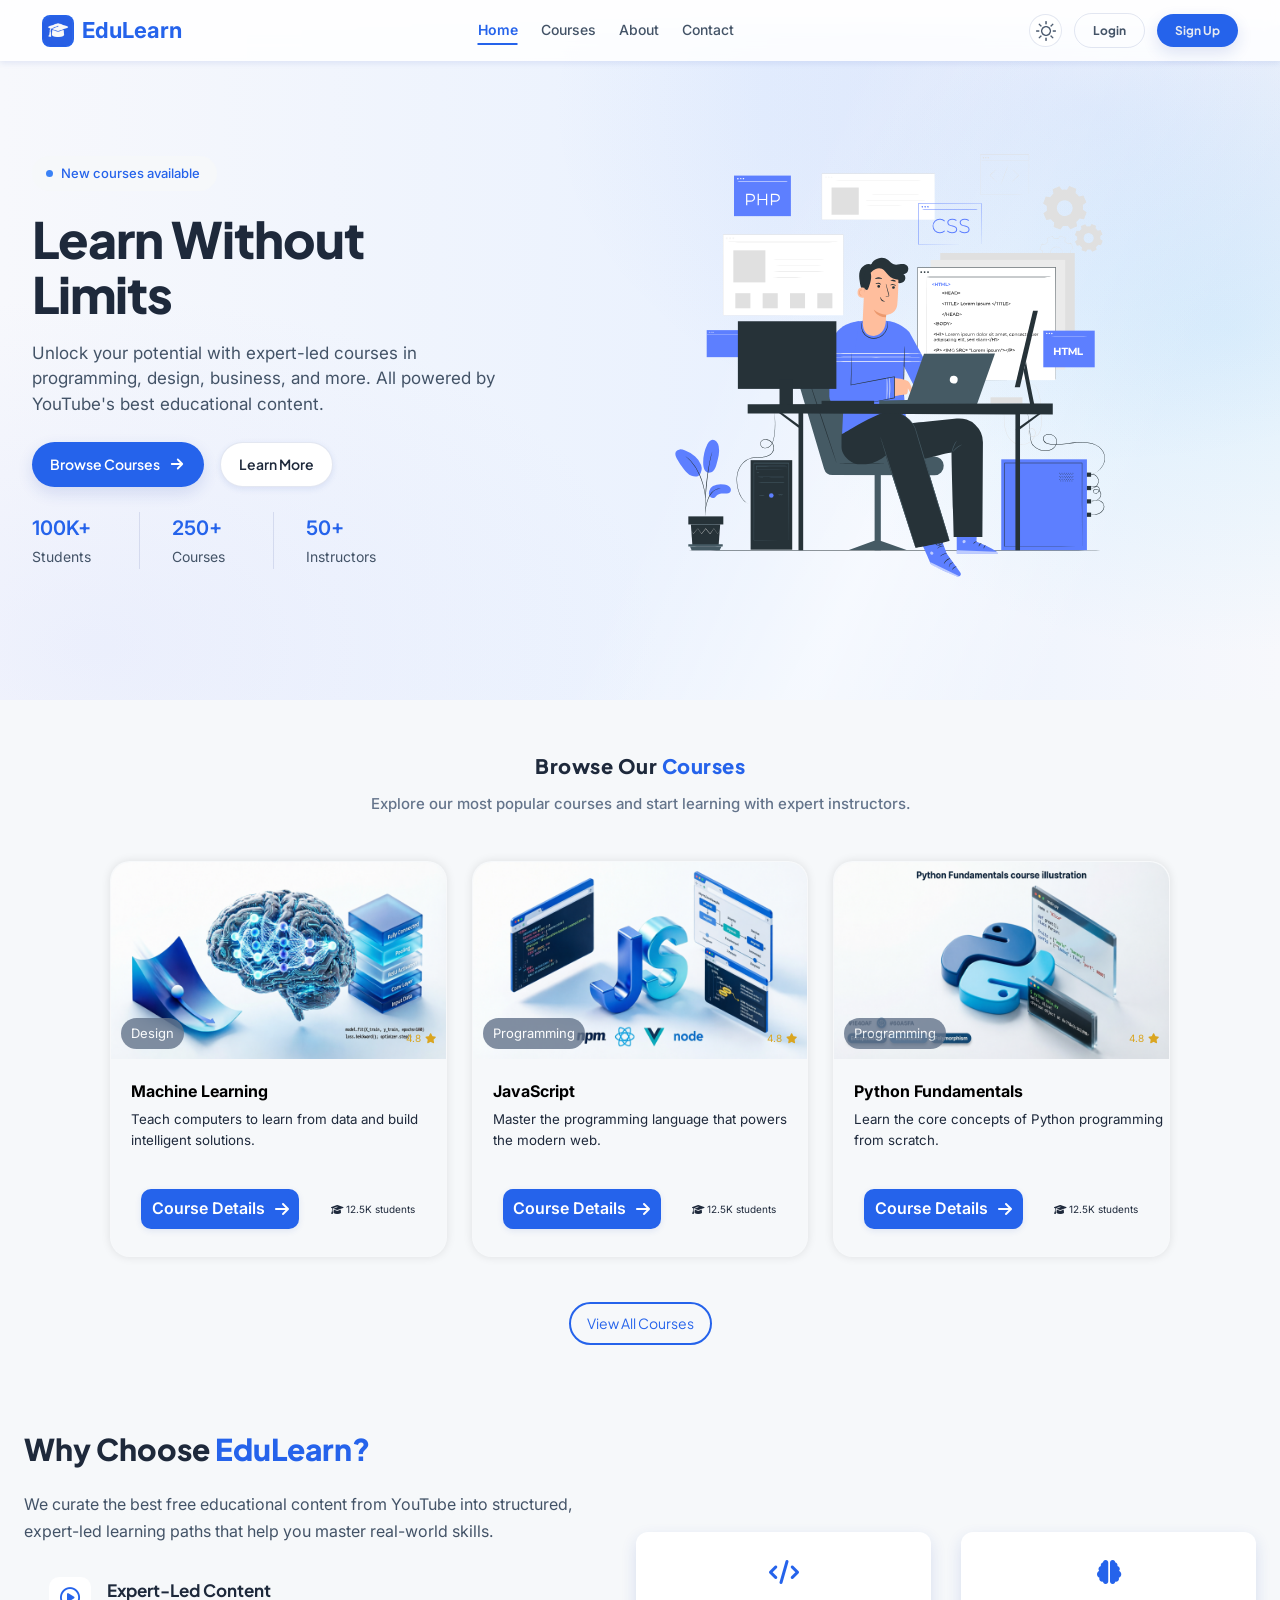
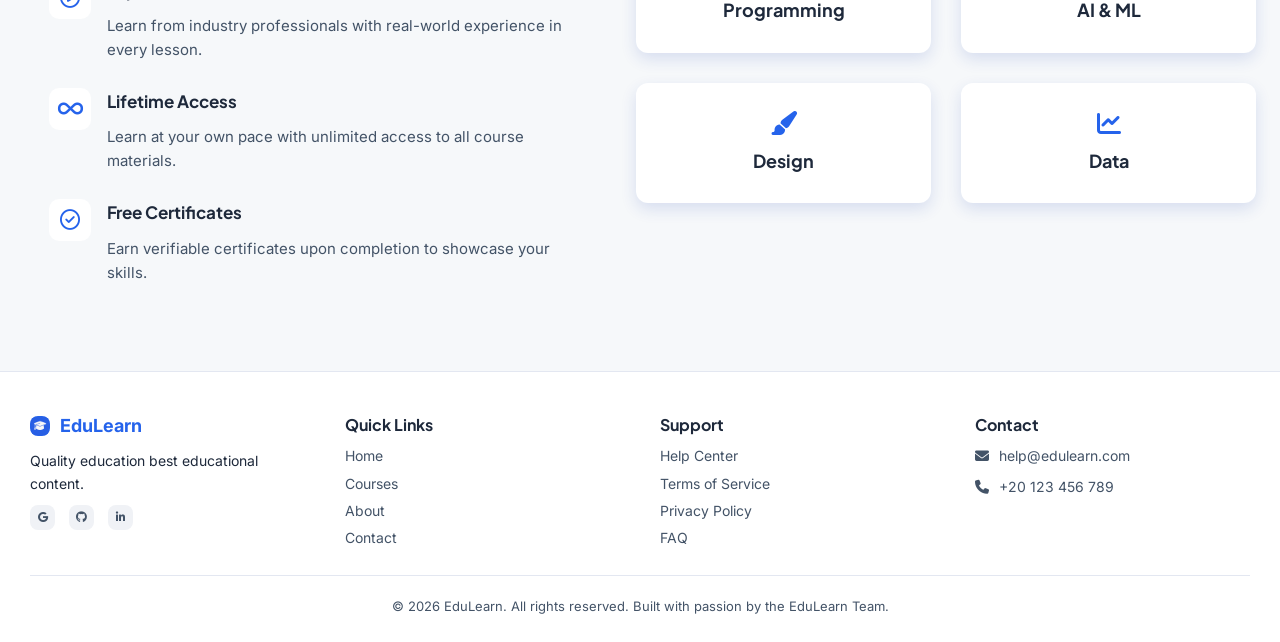
==== commit e608c99c: "change home.html into index.html" ====
--- a/index.html
+++ b/index.html
@@ -59,7 +59,7 @@
           </div>
           <div class="hero-right-part">
             <div class="image-card">
-              <img src="assets/images/hero-section/Programming-pana.svg" />
+              <img alt="image" src="assets/images/hero-section/Programming-pana.svg" />
             </div>
           </div>
         </div>
@@ -75,21 +75,23 @@
         <div class="courses-part">
           <div class="course">
             <div class="image-part">
-              <img src="Images/im2.png" alt="Image1" />
+              <img src="assets/images/im2.png" alt="Image1" />
               <div class="rating">
                 <span>4.8</span>
                 <i class="fa-solid fa-star"></i>
               </div>
               <span class="card-tag">Design</span>
             </div>
-            <div class="contant-part">
+            <div class="content-part">
               <h3>Machine Learning</h3>
               <p>
                 Teach computers to learn from data and build intelligent
                 solutions.
               </p>
               <div class="foot-part">
-                <button>Information About Course</button>
+                <a href="course-detail.html?id=2">
+                  Course Details <i class="fa-solid fa-arrow-right"></i>
+                </a> 
                 <span>
                   <span
                     ><i class="fa-solid fa-graduation-cap"></i>12.5K
@@ -102,18 +104,20 @@
 
           <div class="course">
             <div class="image-part">
-              <img src="Images/im3.png" alt="Image1" />
+              <img src="assets/images/im3.png" alt="Image1" />
               <div class="rating">
                 <span>4.8</span>
                 <i class="fa-solid fa-star"></i>
               </div>
               <span class="card-tag">Programming</span>
             </div>
-            <div class="contant-part">
+            <div class="content-part">
               <h3>JavaScript</h3>
               <p>Master the programming language that powers the modern web.</p>
               <div class="foot-part">
-                <button>Information About Course</button>
+                <a href="course-detail.html?id=3">
+                  Course Details <i class="fa-solid fa-arrow-right"></i>
+                </a> 
                 <span>
                   <span
                     ><i class="fa-solid fa-graduation-cap"></i>12.5K
@@ -126,18 +130,20 @@
 
           <div class="course">
             <div class="image-part">
-              <img src="Images/im4.png" alt="Image1" />
+              <img src="assets/images/im4.png" alt="Image1" />
               <div class="rating">
                 <span>4.8</span>
                 <i class="fa-solid fa-star"></i>
               </div>
               <span class="card-tag">Programming</span>
             </div>
-            <div class="contant-part">
+            <div class="content-part">
               <h3>Python Fundamentals</h3>
               <p>Learn the core concepts of Python programming from scratch.</p>
               <div class="foot-part">
-                <button>Information About Course</button>
+                <a href="course-detail.html?id=4">
+                  Course Details <i class="fa-solid fa-arrow-right"></i>
+                </a> 
                 <span>
                   <span
                     ><i class="fa-solid fa-graduation-cap"></i>12.5K
@@ -204,28 +210,28 @@
 
           <div class="why-cards">
             <div class="card">
-              <a href="course.html?category=programming">
+              <a href="course.html?category=Programming">
                 <i class="fa-solid fa-code c-blue"></i>
                 <h4>Programming</h4>
               </a>
             </div>
 
             <div class="card">
-              <a href="course.html?search=machine">
+              <a href="course.html?category=AI & ML">
                 <i class="fa-solid fa-brain c-blue"></i>
                 <h4>AI &amp; ML</h4>
               </a>
             </div>
 
             <div class="card">
-              <a href="course.html?category=design">
+              <a href="course.html?category=Design">
                 <i class="fa-solid fa-paintbrush c-blue"></i>
                 <h4>Design</h4>
               </a>
             </div>
 
             <div class="card">
-              <a href="course.html?category=data">
+              <a href="course.html?category=Data">
                 <i class="fa-solid fa-chart-line c-blue"></i>
                 <h4>Data</h4>
               </a>
@@ -237,7 +243,10 @@
 
     <div id="footer-container"></div>
 
-    <script src="js/theme.js"></script>
-    <script src="js/main.js"></script>
+    <script src="./js/theme.js"></script>
+    <script src="./js/home.js"></script>
+    <Script src="./js/course.js"></Script>
+
+    <script src="js/course-detail.js"></script>
   </body>
 </html>
--- a/css/home.css
+++ b/css/home.css
@@ -176,21 +176,20 @@
   padding: 20px 90px;
   background: var(--color-bg-base);
   display: grid;
-  grid-template-columns: repeat(auto-fit, minmax(280px, 1fr));
+  grid-template-columns: repeat(auto-fit, minmax(290px, 1fr));
   justify-content: center;
   gap: 25px;
 }
 
 .courses {
   padding: 20px;
-  margin-top: 30px;
   background: var(--color-bg-base);
 }
 
 .section-head {
   text-align: center;
   max-width: 720px;
-  margin: 0 auto 25px;
+  margin: 30px auto 25px;
 }
 .section-head h2 {
   color: var(--color-lighter);
@@ -226,7 +225,7 @@
 }
 
 .courses-part .course .image-part,
-.courses-part .course .contant-part {
+.courses-part .course .content-part {
   width: 100%;
   height: 50%;
   position: relative;
@@ -248,18 +247,18 @@
   scale: 1.07;
 }
 
-.courses-part .course .contant-part {
+.courses-part .course .content-part {
   padding: 20px;
 }
 
-.courses-part .course .contant-part h3 {
+.courses-part .course .content-part h3 {
   color: var(--color-me);
   position: absolute;
   font-family: var(--fa-font-regular);
   font-size: medium;
 }
 
-.courses-part .course .contant-part p {
+.courses-part .course .content-part p {
   color: var(--color-text);
   position: absolute;
   top: 50px;
@@ -278,8 +277,8 @@
   align-items: center;
 }
 
-.courses-part .course .foot-part button {
-  flex: 1 1 auto;
+.courses-part .course .foot-part a { /*كانت button*/
+  /* flex: 1 1 auto;
   min-width: 0;
   font-size: 12px;
   width: 60%;
@@ -293,13 +292,45 @@
   color: white;
   transition: 0.3s;
   box-shadow: var(--shadow-sm);
-}
-
-.courses-part .course .foot-part button:hover {
+
+  text-decoration: none;
+  text-align: center;
+  
+  */
+    width: 60%;
+    font-family: var(--fa-font-regular);
+    font-weight: 600;
+    font-size: medium;
+    background-color: var(--color-primary);
+    border: none;
+    border-radius: 10px;
+    height: 40px;
+    color: white;
+    transition: 0.5s;
+    box-shadow: var(--shadow-sm);
+    text-decoration: none;
+    display: flex;
+    justify-content: center;
+    align-items: center;
+    outline: none;
+}
+
+.courses-part .course .foot-part a:hover { /*كانت button*/
   background-color: var(--color-primary-dark);
   scale: 1.05;
   box-shadow: var(--shadow-me);
 }
+
+.courses-part .course .foot-part a i{
+    margin-left: 10px;
+    transition: 0.5s;
+}
+
+
+.courses-part .course .foot-part a:hover i{
+    margin-left: 20px;
+}
+
 
 .courses-part .course .foot-part span {
   color: var(--color-text);
@@ -349,17 +380,47 @@
   color: goldenrod;
 }
 
+@media screen and (max-width: 1250px) and (min-width: 1125px){
+  .courses-part .course .foot-part a{
+      font-size: smaller;
+  }
+}
+
 @media screen and (max-width: 950px) {
   .courses-part {
     padding: 20px 60px;
   }
-}
+    .courses-part .course .foot-part a{
+      font-size: small;
+  }
+}
+
+
+@media screen and (max-width: 760px){
+  .courses-part .course .foot-part a{
+      font-size: medium;
+  }
+}
+
 
 @media screen and (max-width: 550px) {
   .courses-part {
     padding: 20px 40px;
   }
-}
+  .courses-part .course .foot-part a
+  {
+      font-size: small;
+  }
+}
+
+
+@media screen and (max-width: 420px){
+  .courses-part .course .foot-part a
+  {
+      font-size: x-small;
+  }
+}
+
 
 .view-all {
   display: flex;
